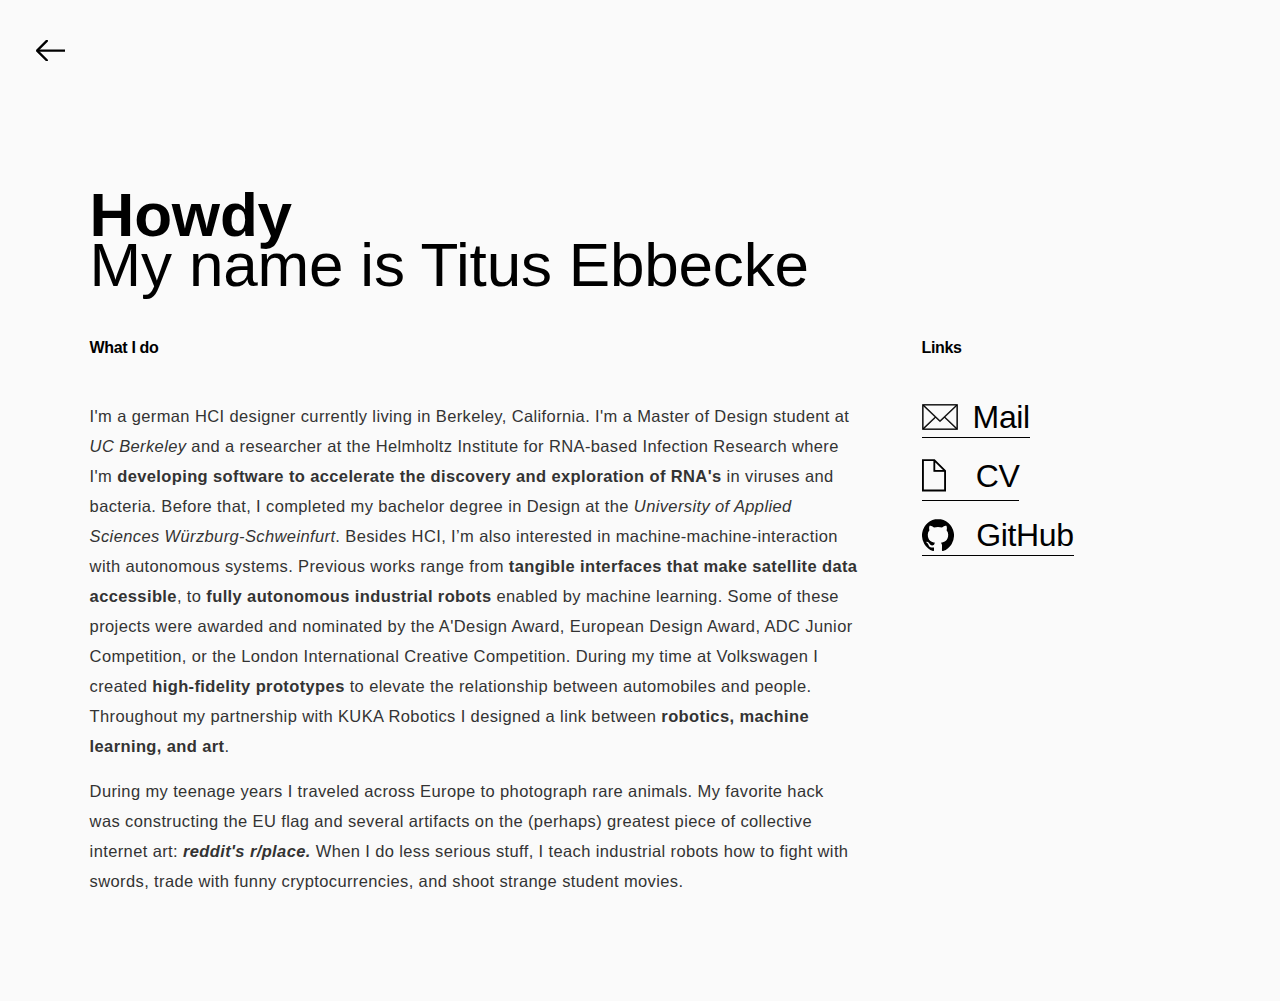
==== public/about-me.html @ 21c0a4ed "Initial push" ====
<html>
<head>

	<meta charset="UTF-8">
	<meta name="viewport" content="width=device-width, initial-scale=1.0">
	<title>Titus</title>
	<link rel="stylesheet" type="text/css" href="reset.css" media="screen" />
	<link rel="stylesheet" type="text/css" href="style-about-me.css" media="screen" />
	<link rel="stylesheet" type="text/css" href="style-home.css" media="screen" />
	<link rel="icon" type="image/svg+xml" href="favicon.svg" sizes="any">
</head>
<body>


<div class="home">
	<a href="index.html">
		<div class="home-inner">
			<svg xmlns="http://www.w3.org/2000/svg" class="home-arrow" width="304.93" height="125.91" viewBox="0 0 304.93 125.91"><defs><style>.a{fill:none;stroke:#fff;stroke-linecap:round;stroke-width:7px;}</style></defs><g transform="translate(-10943.059 -9002.551)"><path class="a" d="M11506.014,9037.29l-58.006,58.006,58.006,58.006" transform="translate(-500 -29.79)"/><path class="a" d="M11744.487,9095.3H11448.33" transform="translate(-500 -29.796)"/></g></svg>
		</div>
		<span class="home-inner-mobile mobile">
			<svg xmlns="http://www.w3.org/2000/svg" class="home-arrow-mobile" width="175.089" height="135.813" viewBox="0 0 175.089 135.813"><defs><style>.a{fill:none;stroke:#fff;stroke-linecap:round;stroke-width:14px;}</style></defs><g transform="translate(-10938.108 -8997.6)"><path class="a" d="M11506.014,9037.29l-58.006,58.006,58.006,58.006" transform="translate(-500 -29.79)"/><path class="a" d="M11606.2,9095.3H11448.33" transform="translate(-500 -29.796)"/></g></svg>
		</span>
	</a>
</div>

	
<div class="wrapper">
	<div class="head">
				<div class="video">
			<video id="video-avatar" poster="video/avatar-stroke.png" muted autoplay>
				<!--<source src="video/avatar_stroke_video.mp4">-->
			</video>
		</div>
		<div class="title">
			<div class="header">		
				<h1>Howdy</h1>
			</div>
			<div class="sub-header">
				<h1 id="subhead">My name is Titus Ebbecke</h1>
			</div>
		</div>


		
	</div>
	<div class="block-wrapper">
		<div class="block-left">
			<h5>What I do</h5>
			<p class="text-block">I'm a german HCI designer currently living in Berkeley, California. I'm a Master of Design student at <a href="https://design.berkeley.edu/" style="font-style:italic">UC Berkeley</a> and a researcher at the Helmholtz Institute for RNA-based Infection Research where I'm <strong>developing software to accelerate the discovery and exploration of RNA's</strong> in viruses and bacteria. Before that, I completed my bachelor degree in Design at the <a href="https://fg.fhws.de" style="font-style:italic">University of Applied Sciences Würzburg-Schweinfurt</a>. Besides HCI, I’m also interested in machine-machine-interaction with autonomous systems. Previous works range from <strong>tangible interfaces that make satellite data accessible</strong>, to <strong>fully autonomous industrial robots</strong> enabled by machine learning. Some of these projects were awarded and nominated by the A'Design Award, European Design Award, ADC Junior Competition, or the London International Creative Competition. During my time at Volkswagen I created <strong>high-fidelity prototypes</strong> to elevate the relationship between automobiles and people. Throughout my partnership with KUKA Robotics I designed a link between <strong>robotics, machine learning, and art</strong>.</p>
			<p class="text-block">During my teenage years I traveled across Europe to photograph rare animals. My favorite hack was constructing the EU flag and several artifacts on the (perhaps) greatest piece of collective internet art: <strong><a href="https://i.imgur.com/ajWiAYi.png" style="font-style:italic">reddit's r/place.</a></strong> When I do less serious stuff, I teach industrial robots how to fight with swords, trade with funny cryptocurrencies, and shoot strange student movies.</p>

		</div>
		<div class="block-right">
			<h5>Links</h5>
			<div class="e-l-link-parent">
				<a href="mailto:titus@berkeley.edu" class="e-l-link">
					<img src="images/links-mail.svg" alt="E-Mail" class="img_e-l" id="img_e-l-mail">
					<span class="e-l-title">Mail</span>
				</a>
			</div>
			<div class="e-l-link-parent">
				<a href="documents/titus-ebbecke-cv.pdf" class="e-l-link">
					<img src="images/e-l-paper.svg" alt="Curriculum Vitae" class="img_e-l" id="img_e-l-cv">
					<span class="e-l-title">CV</span>
				</a>
			</div>
			<div class="e-l-link-parent">
				<a href="https://github.com/titusss" class="e-l-link">
					<img src="images/github-logo.svg" alt="GitHub" class="img_e-l" id="img_e-l-github">
					<span class="e-l-title">GitHub</span>
				</a>
			</div>

			
		</div>
	</div>
</div>
</body>
---- public/style-about-me.css ----
:root {
  --medium-gray: #525252; 
  --dark-gray: #B3B3B3;
}

::selection {
  background: #1e00ff;
  color: #fff;
}

::-moz-selection {
  background: #000;
  color: #fff;
}

html {
	scroll-behavior: smooth;
}

body {
    background-color: #FAFAFA;
	font-family: "SF Pro Text","Helvetica","SF Pro Icons","Helvetica Neue","Arial",sans-serif;
	color: #000;
	letter-spacing: -0.022em;
	font-synthesis: none;
    -moz-font-feature-settings: 'kern';
    -webkit-font-smoothing: antialiased;
    -moz-osx-font-smoothing: grayscale;
}

h2 {
	font-size: 72px;
	letter-spacing: -0.013em;
}

h1 {
	font-size: 62px;
	font-weight: 700;
    letter-spacing: -0.003em;
    line-height: 50px;
}

#subhead {
	font-weight: 400;
}

h6 {
	display: inline-block;
	font-size: 12px;
	font-weight: 200;
	text-transform: uppercase;
	letter-spacing: 0.17em;
}

.home {
	filter: brightness(0);
}

.wrapper {
	padding: 7vw;
	padding-top: 40px;
}

.head {
	display: flex;
}

.title {
	display: inline-block;
	margin-top: 150px;
    margin-bottom: 50px;
}
}

.sub-header {
	margin: 40px 0 40px 0;
}

.video {
	max-width: 29%;
	position: absolute;
	left: 200px;
	z-index: -10;
	display: inline-block;
}

#video-avatar {
	max-width: 300px;
	width: 100%;
}

.block-left {
    padding: 0 5vw 0 0;
    width: 60vw;
}

h5 {
	margin: 0 0 45px 0;
}

.text-block {
	padding-bottom: 15px;
    font-size: 16.5px;
    font-weight: 400;
    line-height: 30px;
    display: inline-block;
    color: #333;
    vertical-align: top;
    letter-spacing: .023em;
    
}

.links-note {
	padding-bottom: 15px;
    font-size: 16.5px;
    font-weight: 400;
    line-height: 32px;
    vertical-align: top;
    letter-spacing: .022em;
}

.block-wrapper {
	display: flex;
}

.e-l-link-parent {
	display: flex;
}

.e-l-link {
	border-bottom: 1px solid #000;
	padding-bottom: 4px;
	margin: 0 0 18px 0;
	transition: transform 250ms ease;
}

.e-l-link:hover {
	transform: translate(10px, 0px);
	border-bottom: 1px solid #FAFAFA;
}

.img_e-l-video, .e-l-title {
	vertical-align: middle;
	font-size: 32px;
	font-weight: 200;
}

.img_e-l {
	margin-right: 10px;
	vertical-align: middle;
}

#img_e-l-mail {
	height: 26px;
}

#img_e-l-cv {
	height: 40px;
}

#img_e-l-github {
	margin-right: 18px;
}

/******** MOBILE ********/

@media only screen and (max-width: 767px) {
	.video {
		display: none;
	}
}

@media only screen and (max-width: 767px) {
	.wrapper {
		padding-top: 12vw !important;
	}
}

@media only screen and (max-width: 767px) {
	#subhead {
		font-size: 40px;
	}
}

@media only screen and (max-width: 767px) {
	.block-wrapper {
		display: block;
		margin-top: 50px;
	}
}

@media only screen and (max-width: 767px) {
	.block-left {
		padding: 0;
		width: auto;
	}
}

@media only screen and (max-width: 767px) {
	.text-block {
		line-height: 32px;
		font-size: 16px;
		width: auto;
		padding-bottom: 35px;
	}
}

@media only screen and (max-width: 767px) {
	h5 {
		margin-bottom: 25px;
	}
---- public/style-home.css ----
.dark {
	filter: brightness(0);
}

.home {
	position: fixed;
	z-index: 500;
	top: 40px;
	left: 20px;
}

.home-inner {
	width: 4vw;
	overflow: hidden;
	padding-left: 0.5vw;
}

.home-arrow {
    width: 4vw;
    transform: translate(20%, 0);
    transition: transform 300ms cubic-bezier(0.175, 0.885, 0.320, 1.275);
    height: auto;
}

.home-arrow-mobile {
	width: 6vw;
    height: auto;
}

.home-arrow:hover {
	transform: translate(0, 0);
}

.home-inner {
	width: 3vw;
}


@media only screen and (max-width: 767px) {
	.home {
		top: 15px;
    	left: 15px;
	}
}

@media only screen and (max-width: 767px) {
	.home-inner {
		display: none;
	}
}

@media only screen and (min-width: 768px) {
	.mobile {
		display: none;
	}
}
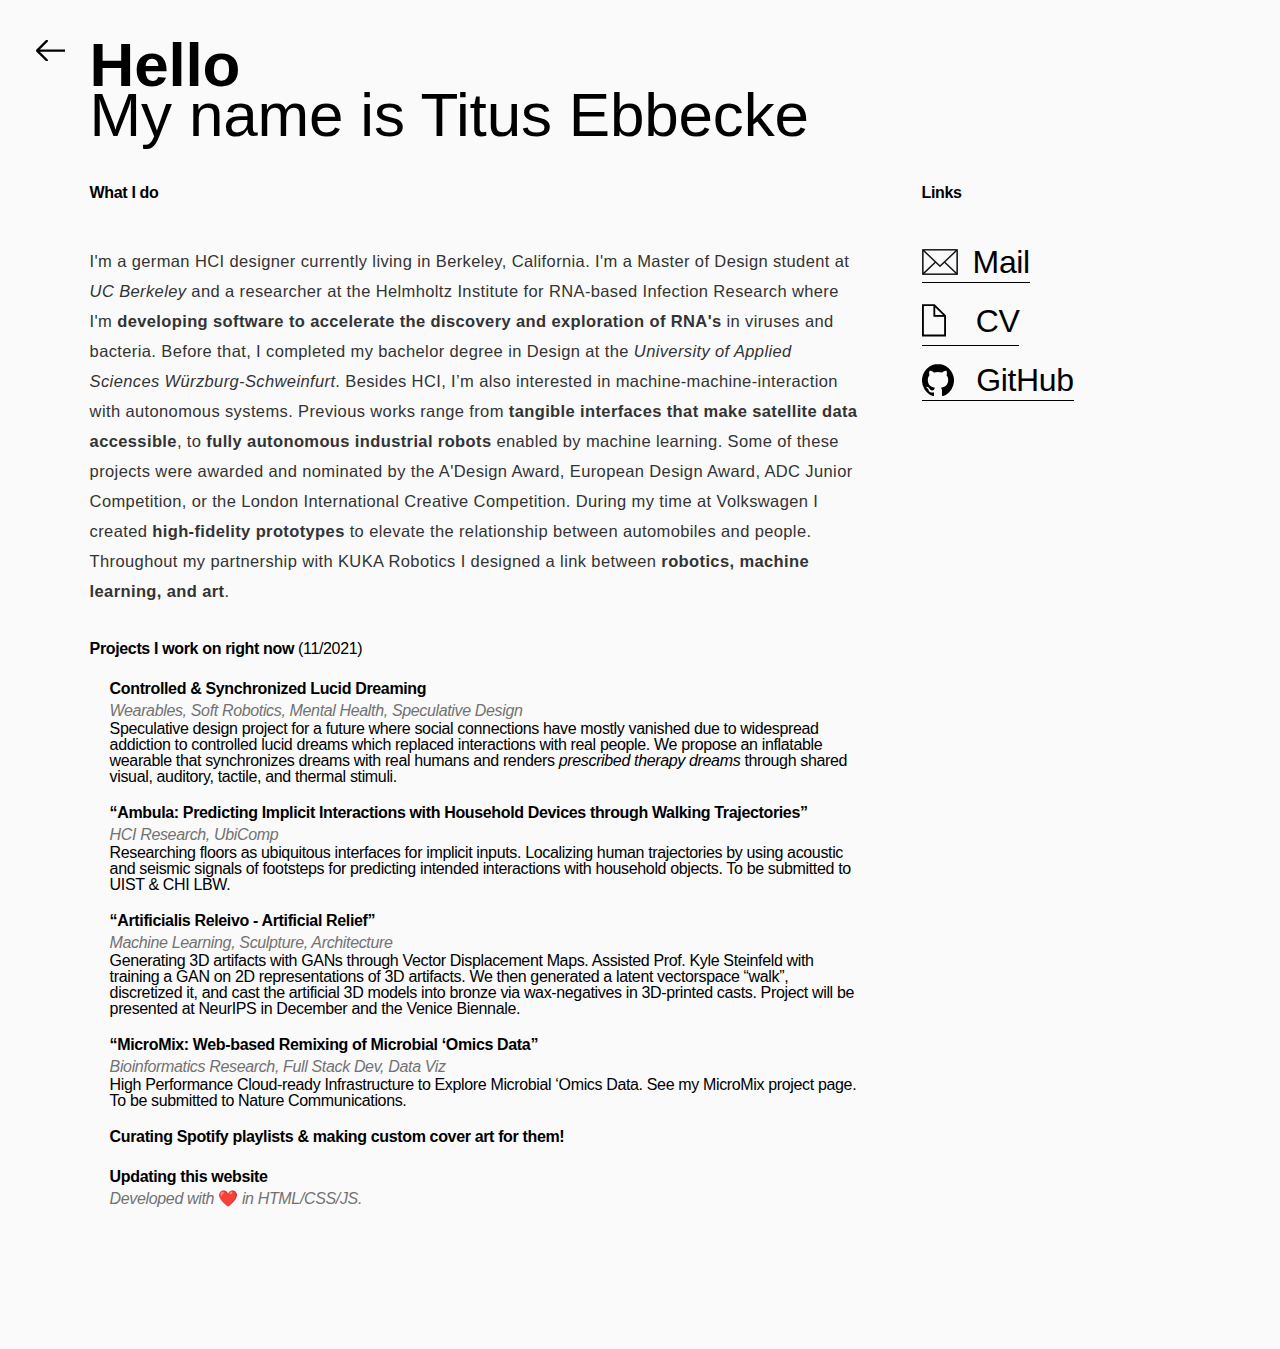
==== commit af55c52c: "Major. Added MicroMix. Replaced videos with lite-players. Reduced image sizes." ====
--- a/public/about-me.html
+++ b/public/about-me.html
@@ -1,4 +1,5 @@
 <html>
+
 <head>
 
 	<meta charset="UTF-8">
@@ -9,70 +10,153 @@
 	<link rel="stylesheet" type="text/css" href="style-home.css" media="screen" />
 	<link rel="icon" type="image/svg+xml" href="favicon.svg" sizes="any">
 </head>
+
 <body>
 
 
-<div class="home">
-	<a href="index.html">
-		<div class="home-inner">
-			<svg xmlns="http://www.w3.org/2000/svg" class="home-arrow" width="304.93" height="125.91" viewBox="0 0 304.93 125.91"><defs><style>.a{fill:none;stroke:#fff;stroke-linecap:round;stroke-width:7px;}</style></defs><g transform="translate(-10943.059 -9002.551)"><path class="a" d="M11506.014,9037.29l-58.006,58.006,58.006,58.006" transform="translate(-500 -29.79)"/><path class="a" d="M11744.487,9095.3H11448.33" transform="translate(-500 -29.796)"/></g></svg>
+	<div class="home">
+		<a href="index.html">
+			<div class="home-inner">
+				<svg xmlns="http://www.w3.org/2000/svg" class="home-arrow" width="304.93" height="125.91"
+					viewBox="0 0 304.93 125.91">
+					<defs>
+						<style>
+							.a {
+								fill: none;
+								stroke: #fff;
+								stroke-linecap: round;
+								stroke-width: 7px;
+							}
+						</style>
+					</defs>
+					<g transform="translate(-10943.059 -9002.551)">
+						<path class="a" d="M11506.014,9037.29l-58.006,58.006,58.006,58.006"
+							transform="translate(-500 -29.79)" />
+						<path class="a" d="M11744.487,9095.3H11448.33" transform="translate(-500 -29.796)" />
+					</g>
+				</svg>
+			</div>
+			<span class="home-inner-mobile mobile">
+				<svg xmlns="http://www.w3.org/2000/svg" class="home-arrow-mobile" width="175.089" height="135.813"
+					viewBox="0 0 175.089 135.813">
+					<defs>
+						<style>
+							.a {
+								fill: none;
+								stroke: #fff;
+								stroke-linecap: round;
+								stroke-width: 14px;
+							}
+						</style>
+					</defs>
+					<g transform="translate(-10938.108 -8997.6)">
+						<path class="a" d="M11506.014,9037.29l-58.006,58.006,58.006,58.006"
+							transform="translate(-500 -29.79)" />
+						<path class="a" d="M11606.2,9095.3H11448.33" transform="translate(-500 -29.796)" />
+					</g>
+				</svg>
+			</span>
+		</a>
+	</div>
+
+
+	<div class="wrapper">
+		<div class="head">
+			<div class="video">
+				<video id="video-avatar" poster="video/avatar-stroke.png" muted autoplay>
+					<!--<source src="video/avatar_stroke_video.mp4">-->
+				</video>
+			</div>
+			<div class="title">
+				<div class="header">
+					<h1>Hello</h1>
+				</div>
+				<div class="sub-header">
+					<h1 id="subhead">My name is Titus Ebbecke</h1>
+				</div>
+			</div>
+
+
+
 		</div>
-		<span class="home-inner-mobile mobile">
-			<svg xmlns="http://www.w3.org/2000/svg" class="home-arrow-mobile" width="175.089" height="135.813" viewBox="0 0 175.089 135.813"><defs><style>.a{fill:none;stroke:#fff;stroke-linecap:round;stroke-width:14px;}</style></defs><g transform="translate(-10938.108 -8997.6)"><path class="a" d="M11506.014,9037.29l-58.006,58.006,58.006,58.006" transform="translate(-500 -29.79)"/><path class="a" d="M11606.2,9095.3H11448.33" transform="translate(-500 -29.796)"/></g></svg>
-		</span>
-	</a>
-</div>
+		<div class="block-wrapper">
+			<div class="block-left">
+				<h5 class="title">What I do</h5>
+				<p class="text-block">I'm a german HCI designer currently living in Berkeley, California. I'm a Master
+					of Design student at <a href="https://design.berkeley.edu/" style="font-style:italic">UC
+						Berkeley</a> and a researcher at the Helmholtz Institute for RNA-based Infection Research where
+					I'm <strong>developing software to accelerate the discovery and exploration of RNA's</strong> in
+					viruses and bacteria. Before that, I completed my bachelor degree in Design at the <a
+						href="https://fg.fhws.de" style="font-style:italic">University of Applied Sciences
+						Würzburg-Schweinfurt</a>. Besides HCI, I’m also interested in machine-machine-interaction with
+					autonomous systems. Previous works range from <strong>tangible interfaces that make satellite data
+						accessible</strong>, to <strong>fully autonomous industrial robots</strong> enabled by machine
+					learning. Some of these projects were awarded and nominated by the A'Design Award, European Design
+					Award, ADC Junior Competition, or the London International Creative Competition. During my time at
+					Volkswagen I created <strong>high-fidelity prototypes</strong> to elevate the relationship between
+					automobiles and people. Throughout my partnership with KUKA Robotics I designed a link between
+					<strong>robotics, machine learning, and art</strong>.</p>
+				<p class="projects-headline"><strong>Projects I work on right now</strong> (11/2021)</p>
+				<div class="active-projects-list">
+					<h5 class="projects-title">Controlled & Synchronized Lucid Dreaming</h5>
+					<i class="projects-tags">Wearables, Soft Robotics, Mental Health, Speculative Design</i>
+					<p>Speculative design project for a future where social connections have mostly vanished due to
+						widespread addiction to controlled lucid dreams which replaced interactions with real people. We
+						propose an inflatable wearable that synchronizes dreams with real humans and renders
+						<i>prescribed therapy dreams</i> through shared visual, auditory, tactile, and thermal stimuli.
+					</p>
 
-	
-<div class="wrapper">
-	<div class="head">
-				<div class="video">
-			<video id="video-avatar" poster="video/avatar-stroke.png" muted autoplay>
-				<!--<source src="video/avatar_stroke_video.mp4">-->
-			</video>
-		</div>
-		<div class="title">
-			<div class="header">		
-				<h1>Howdy</h1>
+					<h5 class="projects-title">“Ambula: Predicting Implicit Interactions with Household Devices through
+						Walking Trajectories”</h5>
+					<i class="projects-tags">HCI Research, UbiComp</i>
+					<p>Researching floors as ubiquitous interfaces for implicit inputs. Localizing human trajectories by
+						using acoustic and seismic signals of footsteps for predicting intended interactions with
+						household objects. To be submitted to UIST & CHI LBW.</p>
+
+					<h5 class="projects-title">“Artificialis Releivo - Artificial Relief”</h5>
+					<i class="projects-tags">Machine Learning, Sculpture, Architecture</i>
+					<p>Generating 3D artifacts with GANs through Vector Displacement Maps. Assisted Prof. Kyle Steinfeld
+						with training a GAN on 2D representations of 3D artifacts. We then generated a latent
+						vectorspace “walk”, discretized it, and cast the artificial 3D models into bronze via
+						wax-negatives in 3D-printed casts. Project will be presented at NeurIPS in December and the
+						Venice Biennale.</p>
+
+					<h5 class="projects-title">“MicroMix: Web-based Remixing of Microbial ‘Omics Data”</h5>
+					<i class="projects-tags">Bioinformatics Research, Full Stack Dev, Data Viz</i>
+					<p>High Performance Cloud-ready Infrastructure to Explore Microbial ‘Omics Data. See my MicroMix
+						project page. To be submitted to Nature Communications.</p>
+
+					<h5 class="projects-title">Curating Spotify playlists & making custom cover art for them!</h5>
+
+					<h5 class="projects-title">Updating this website</h5>
+					<i class="projects-tags">Developed with ❤️ in HTML/CSS/JS.</i>
+				</div>
+
+
 			</div>
-			<div class="sub-header">
-				<h1 id="subhead">My name is Titus Ebbecke</h1>
+			<div class="block-right">
+				<h5 class="title">Links</h5>
+				<div class="e-l-link-parent">
+					<a href="mailto:titus@berkeley.edu" class="e-l-link">
+						<img src="images/links-mail.svg" alt="E-Mail" class="img_e-l" id="img_e-l-mail">
+						<span class="e-l-title">Mail</span>
+					</a>
+				</div>
+				<div class="e-l-link-parent">
+					<a href="documents/titus-ebbecke-cv.pdf" class="e-l-link">
+						<img src="images/e-l-paper.svg" alt="Curriculum Vitae" class="img_e-l" id="img_e-l-cv">
+						<span class="e-l-title">CV</span>
+					</a>
+				</div>
+				<div class="e-l-link-parent">
+					<a href="https://github.com/titusss" class="e-l-link">
+						<img src="images/github-logo.svg" alt="GitHub" class="img_e-l" id="img_e-l-github">
+						<span class="e-l-title">GitHub</span>
+					</a>
+				</div>
+
+
 			</div>
 		</div>
-
-
-		
 	</div>
-	<div class="block-wrapper">
-		<div class="block-left">
-			<h5>What I do</h5>
-			<p class="text-block">I'm a german HCI designer currently living in Berkeley, California. I'm a Master of Design student at <a href="https://design.berkeley.edu/" style="font-style:italic">UC Berkeley</a> and a researcher at the Helmholtz Institute for RNA-based Infection Research where I'm <strong>developing software to accelerate the discovery and exploration of RNA's</strong> in viruses and bacteria. Before that, I completed my bachelor degree in Design at the <a href="https://fg.fhws.de" style="font-style:italic">University of Applied Sciences Würzburg-Schweinfurt</a>. Besides HCI, I’m also interested in machine-machine-interaction with autonomous systems. Previous works range from <strong>tangible interfaces that make satellite data accessible</strong>, to <strong>fully autonomous industrial robots</strong> enabled by machine learning. Some of these projects were awarded and nominated by the A'Design Award, European Design Award, ADC Junior Competition, or the London International Creative Competition. During my time at Volkswagen I created <strong>high-fidelity prototypes</strong> to elevate the relationship between automobiles and people. Throughout my partnership with KUKA Robotics I designed a link between <strong>robotics, machine learning, and art</strong>.</p>
-			<p class="text-block">During my teenage years I traveled across Europe to photograph rare animals. My favorite hack was constructing the EU flag and several artifacts on the (perhaps) greatest piece of collective internet art: <strong><a href="https://i.imgur.com/ajWiAYi.png" style="font-style:italic">reddit's r/place.</a></strong> When I do less serious stuff, I teach industrial robots how to fight with swords, trade with funny cryptocurrencies, and shoot strange student movies.</p>
-
-		</div>
-		<div class="block-right">
-			<h5>Links</h5>
-			<div class="e-l-link-parent">
-				<a href="mailto:titus@berkeley.edu" class="e-l-link">
-					<img src="images/links-mail.svg" alt="E-Mail" class="img_e-l" id="img_e-l-mail">
-					<span class="e-l-title">Mail</span>
-				</a>
-			</div>
-			<div class="e-l-link-parent">
-				<a href="documents/titus-ebbecke-cv.pdf" class="e-l-link">
-					<img src="images/e-l-paper.svg" alt="Curriculum Vitae" class="img_e-l" id="img_e-l-cv">
-					<span class="e-l-title">CV</span>
-				</a>
-			</div>
-			<div class="e-l-link-parent">
-				<a href="https://github.com/titusss" class="e-l-link">
-					<img src="images/github-logo.svg" alt="GitHub" class="img_e-l" id="img_e-l-github">
-					<span class="e-l-title">GitHub</span>
-				</a>
-			</div>
-
-			
-		</div>
-	</div>
-</div>
 </body>--- a/public/style-about-me.css
+++ b/public/style-about-me.css
@@ -94,7 +94,7 @@
     width: 60vw;
 }
 
-h5 {
+.title {
 	margin: 0 0 45px 0;
 }
 
@@ -206,6 +206,20 @@
 }
 
 @media only screen and (max-width: 767px) {
-	h5 {
+	.title {
 		margin-bottom: 25px;
-	}+	}
+}
+
+.projects-title, .projects-headline {
+	padding: 20px 0 4px 0;
+}
+
+.active-projects-list {
+	margin: 0 0 50px 20px;
+}
+
+.projects-tags {
+	line-height: 20px;
+	color: #727272;
+}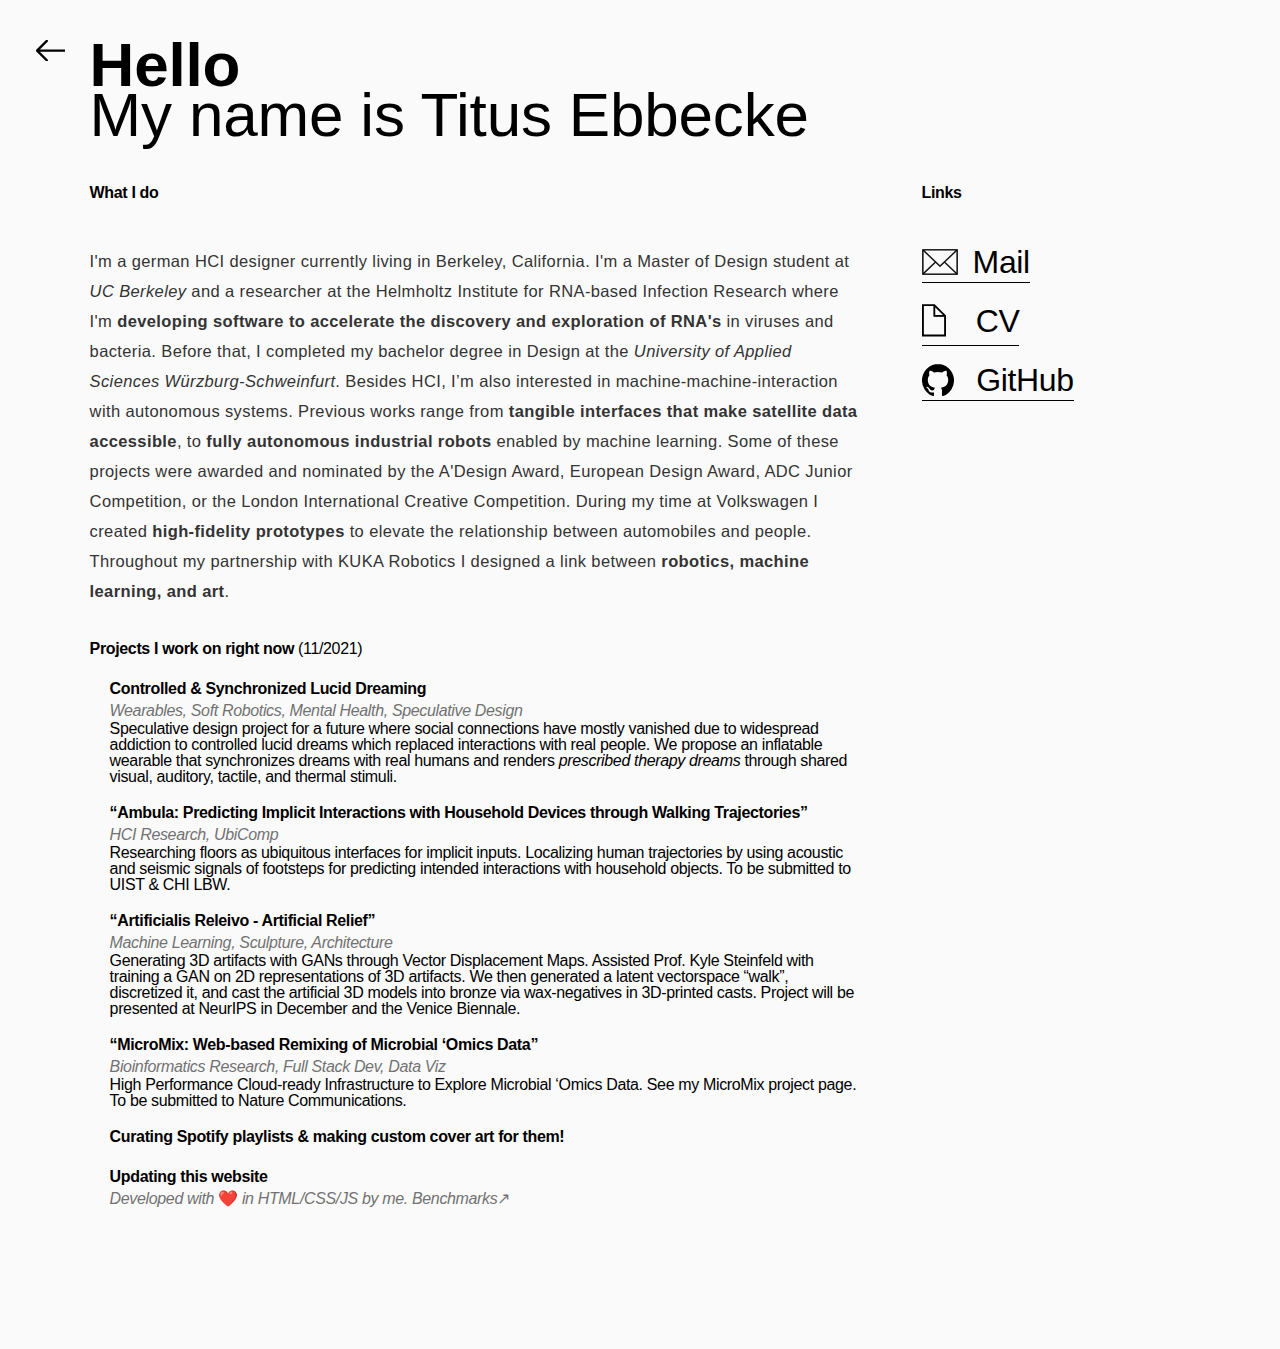
==== commit 8c0cab9a: "Added benchmarks to about me." ====
--- a/public/about-me.html
+++ b/public/about-me.html
@@ -129,7 +129,7 @@
 					<h5 class="projects-title">Curating Spotify playlists & making custom cover art for them!</h5>
 
 					<h5 class="projects-title">Updating this website</h5>
-					<i class="projects-tags">Developed with ❤️ in HTML/CSS/JS.</i>
+					<i class="projects-tags">Developed with ❤️ in HTML/CSS/JS by me. <a href="https://pagespeed.web.dev/report?url=https%3A%2F%2Ftitusebbecke.com%2F" target="_blank">Benchmarks↗</a></i>
 				</div>
 
 
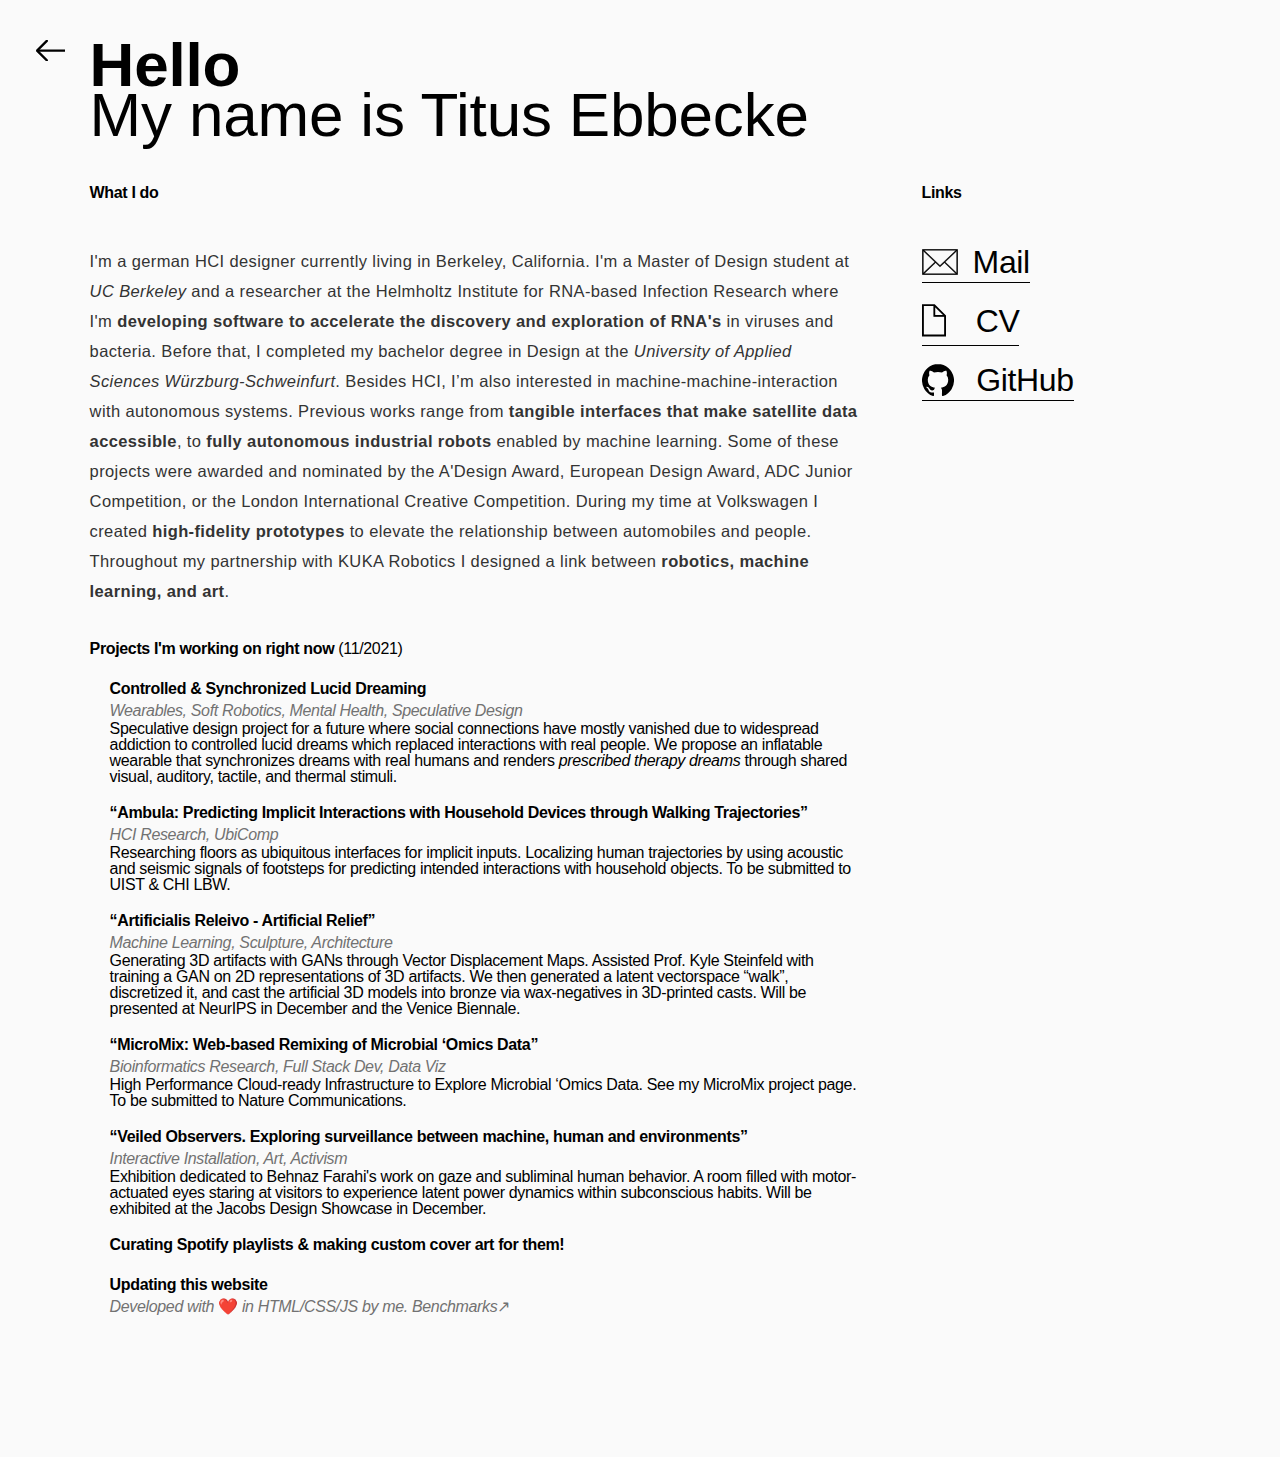
==== commit f0baba92: "Added project to about me active works list." ====
--- a/public/about-me.html
+++ b/public/about-me.html
@@ -96,7 +96,7 @@
 					Volkswagen I created <strong>high-fidelity prototypes</strong> to elevate the relationship between
 					automobiles and people. Throughout my partnership with KUKA Robotics I designed a link between
 					<strong>robotics, machine learning, and art</strong>.</p>
-				<p class="projects-headline"><strong>Projects I work on right now</strong> (11/2021)</p>
+				<p class="projects-headline"><strong>Projects I'm working on right now</strong> (11/2021)</p>
 				<div class="active-projects-list">
 					<h5 class="projects-title">Controlled & Synchronized Lucid Dreaming</h5>
 					<i class="projects-tags">Wearables, Soft Robotics, Mental Health, Speculative Design</i>
@@ -118,7 +118,7 @@
 					<p>Generating 3D artifacts with GANs through Vector Displacement Maps. Assisted Prof. Kyle Steinfeld
 						with training a GAN on 2D representations of 3D artifacts. We then generated a latent
 						vectorspace “walk”, discretized it, and cast the artificial 3D models into bronze via
-						wax-negatives in 3D-printed casts. Project will be presented at NeurIPS in December and the
+						wax-negatives in 3D-printed casts. Will be presented at NeurIPS in December and the
 						Venice Biennale.</p>
 
 					<h5 class="projects-title">“MicroMix: Web-based Remixing of Microbial ‘Omics Data”</h5>
@@ -126,6 +126,10 @@
 					<p>High Performance Cloud-ready Infrastructure to Explore Microbial ‘Omics Data. See my MicroMix
 						project page. To be submitted to Nature Communications.</p>
 
+					<h5 class="projects-title">“Veiled Observers. Exploring surveillance between machine, human and environments”</h5>
+					<i class="projects-tags">Interactive Installation, Art, Activism</i>
+					<p>Exhibition dedicated to Behnaz Farahi's work on gaze and subliminal human behavior. A room filled with motor-actuated eyes staring at visitors to experience latent power dynamics within subconscious habits. Will be exhibited at the Jacobs Design Showcase in December.</p>
+					
 					<h5 class="projects-title">Curating Spotify playlists & making custom cover art for them!</h5>
 
 					<h5 class="projects-title">Updating this website</h5>
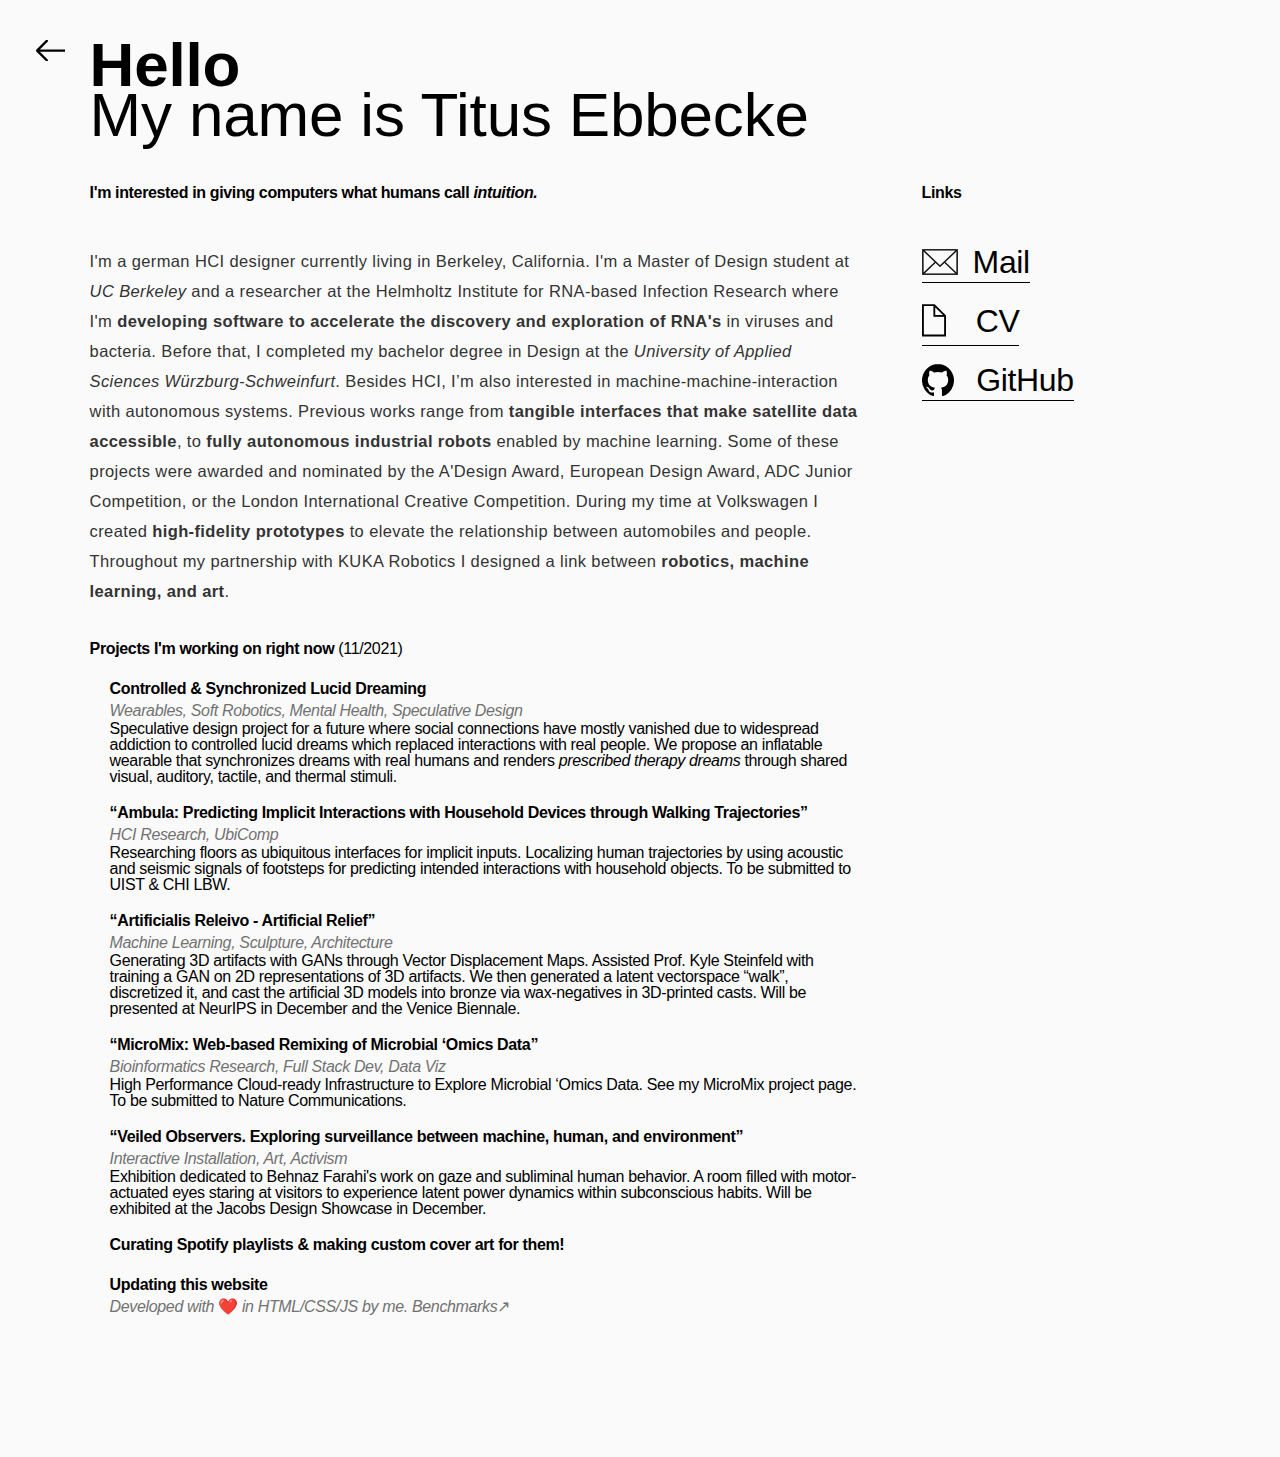
==== commit 92448b43: "Replaced greenhouse with studio. Minor edits aboutme." ====
--- a/public/about-me.html
+++ b/public/about-me.html
@@ -62,11 +62,11 @@
 
 	<div class="wrapper">
 		<div class="head">
-			<div class="video">
+			<!-- <div class="video">
 				<video id="video-avatar" poster="video/avatar-stroke.png" muted autoplay>
-					<!--<source src="video/avatar_stroke_video.mp4">-->
+					<source src="video/avatar_stroke_video.mp4">
 				</video>
-			</div>
+			</div> -->
 			<div class="title">
 				<div class="header">
 					<h1>Hello</h1>
@@ -81,7 +81,7 @@
 		</div>
 		<div class="block-wrapper">
 			<div class="block-left">
-				<h5 class="title">What I do</h5>
+				<h5 class="title">I'm interested in giving computers what humans call <i>intuition.</i></h5>
 				<p class="text-block">I'm a german HCI designer currently living in Berkeley, California. I'm a Master
 					of Design student at <a href="https://design.berkeley.edu/" style="font-style:italic">UC
 						Berkeley</a> and a researcher at the Helmholtz Institute for RNA-based Infection Research where
@@ -126,7 +126,7 @@
 					<p>High Performance Cloud-ready Infrastructure to Explore Microbial ‘Omics Data. See my MicroMix
 						project page. To be submitted to Nature Communications.</p>
 
-					<h5 class="projects-title">“Veiled Observers. Exploring surveillance between machine, human and environments”</h5>
+					<h5 class="projects-title">“Veiled Observers. Exploring surveillance between machine, human, and environment”</h5>
 					<i class="projects-tags">Interactive Installation, Art, Activism</i>
 					<p>Exhibition dedicated to Behnaz Farahi's work on gaze and subliminal human behavior. A room filled with motor-actuated eyes staring at visitors to experience latent power dynamics within subconscious habits. Will be exhibited at the Jacobs Design Showcase in December.</p>
 					
